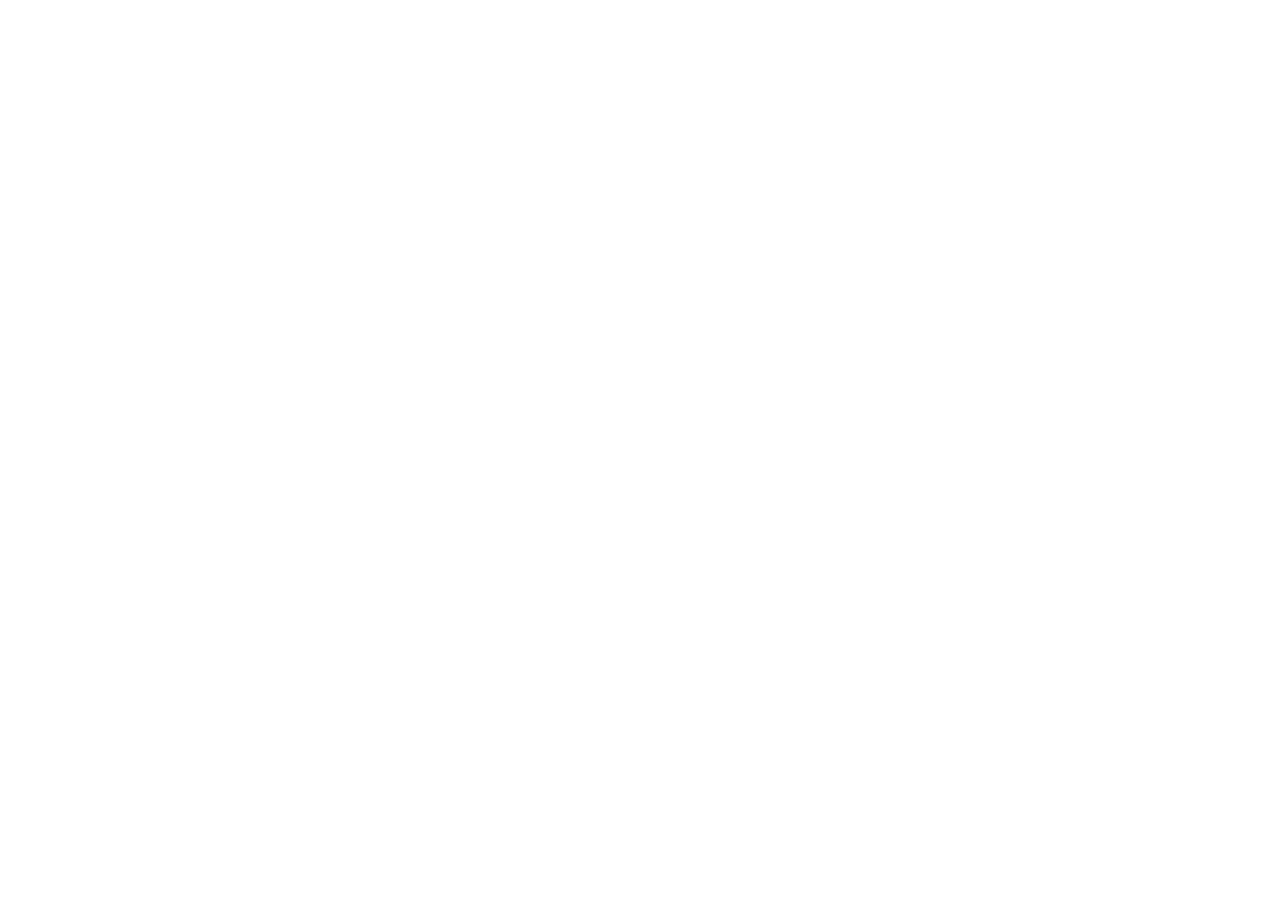
==== Index.html @ c3ca3f08 "Add initial HTML structure for NEO HUB" ====
<!DOCTYPE html>
<html lang="en">
<head>
  <meta charset="UTF-8">
  <meta name="viewport" content="width=device-width, initial-scale=1.0, viewport-fit=cover">
  <title>NEO HUB | Future Innovation Community</title>
  <link href="https://fonts.googleapis.com/css2?family=Inter:opsz,wght@14..32,300;14..32,400;14..32,600;14..32,700;14..32,800&family=Poppins:wght@400;500;600;700&display=swap" rel="stylesheet">
  <link rel="stylesheet" href="https://cdnjs.cloudflare.com/ajax/libs/font-awesome/6.0.0-beta3/css/all.min.css">
  <link rel="stylesheet" href="styles.css">
</head>
<body>
  <!-- Navigation, Hero, About, Masterplan, Sustainability, Investment, Gallery, Contact, Footer -->
  <script src="script.js"></script>
</body>
</html>
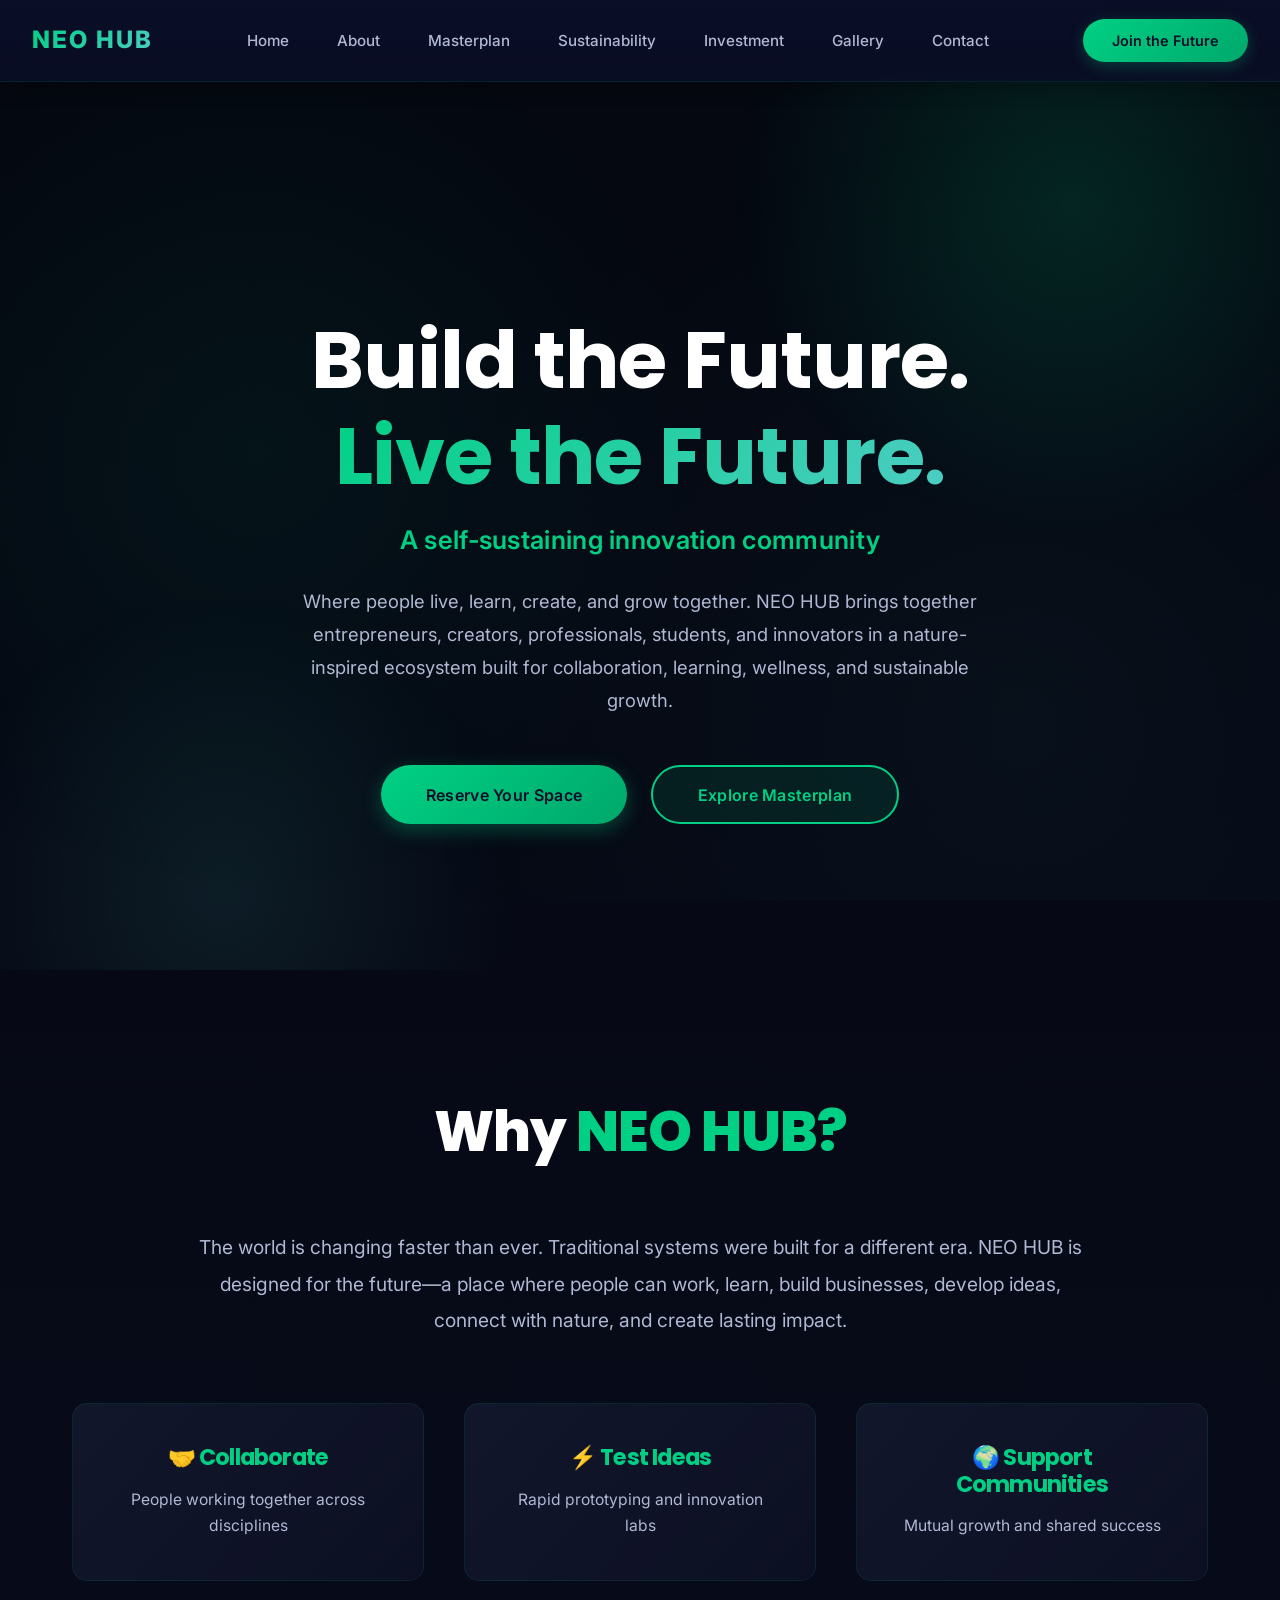
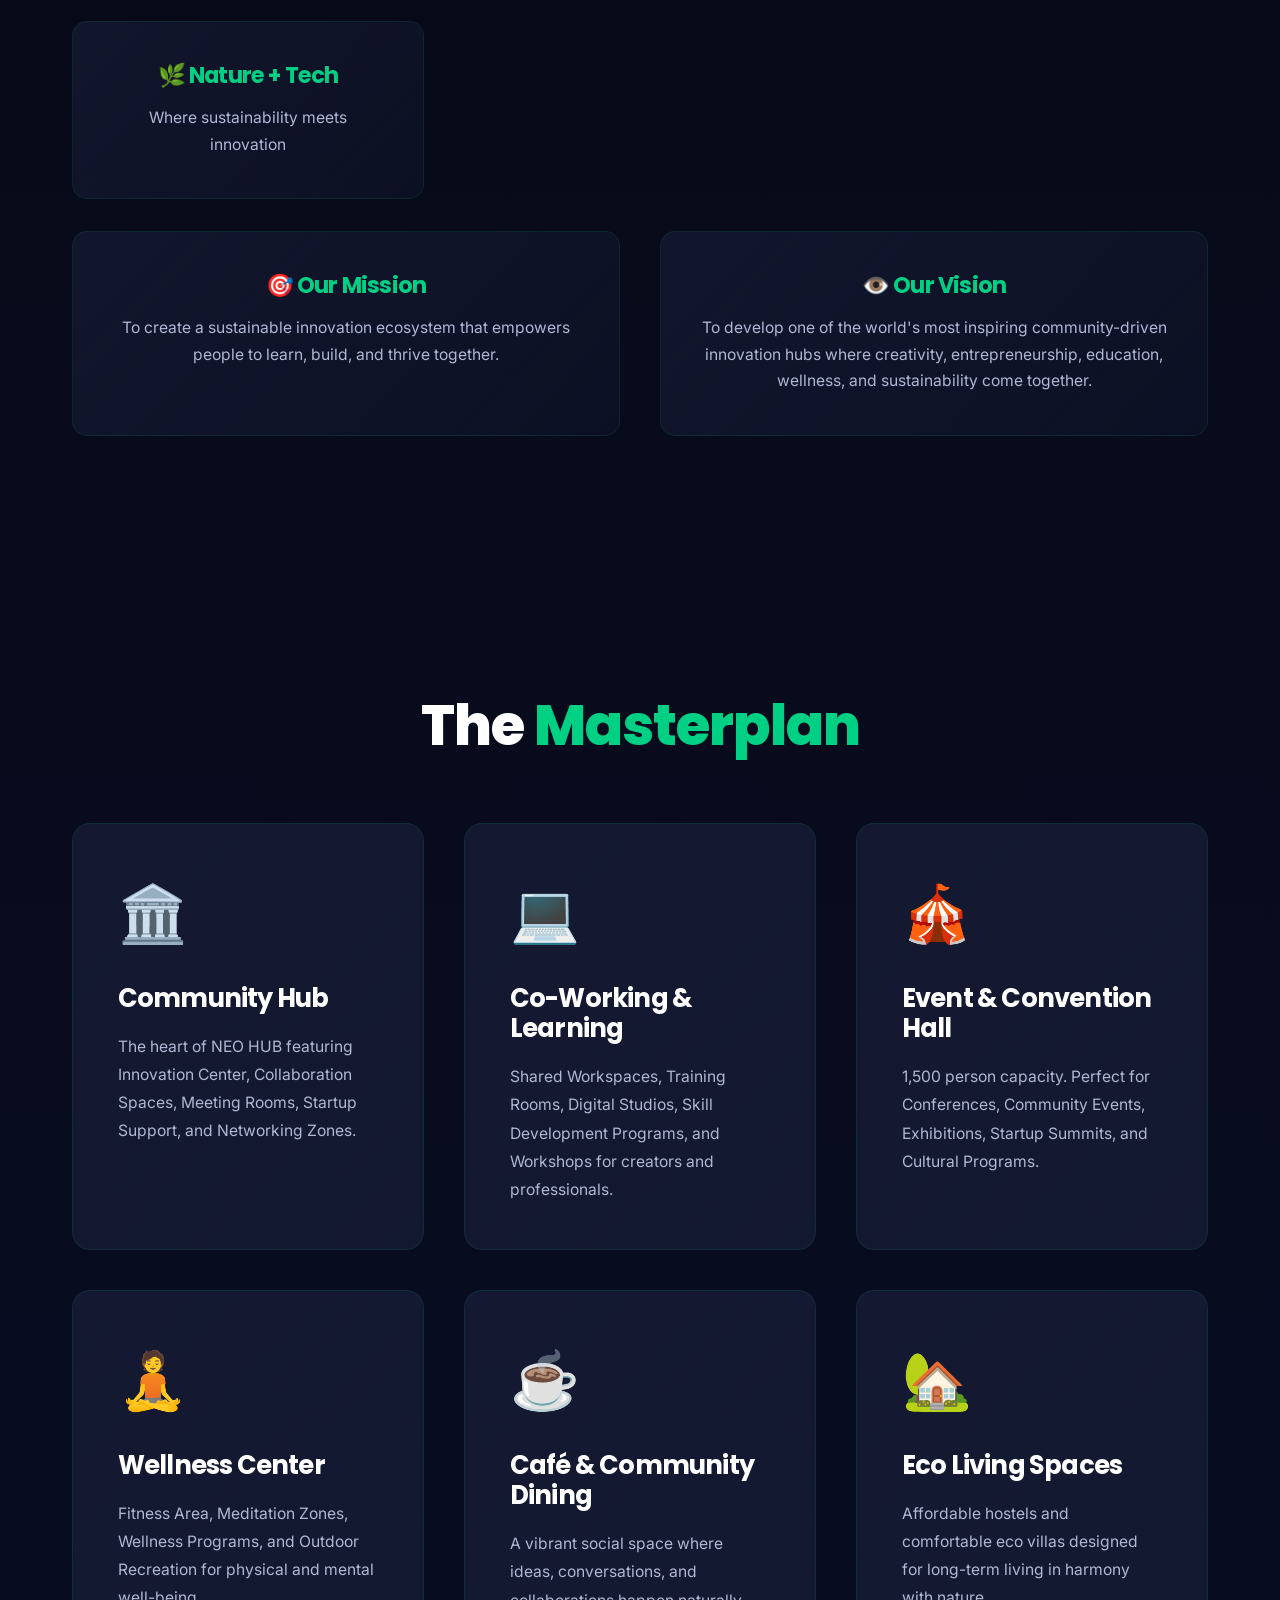
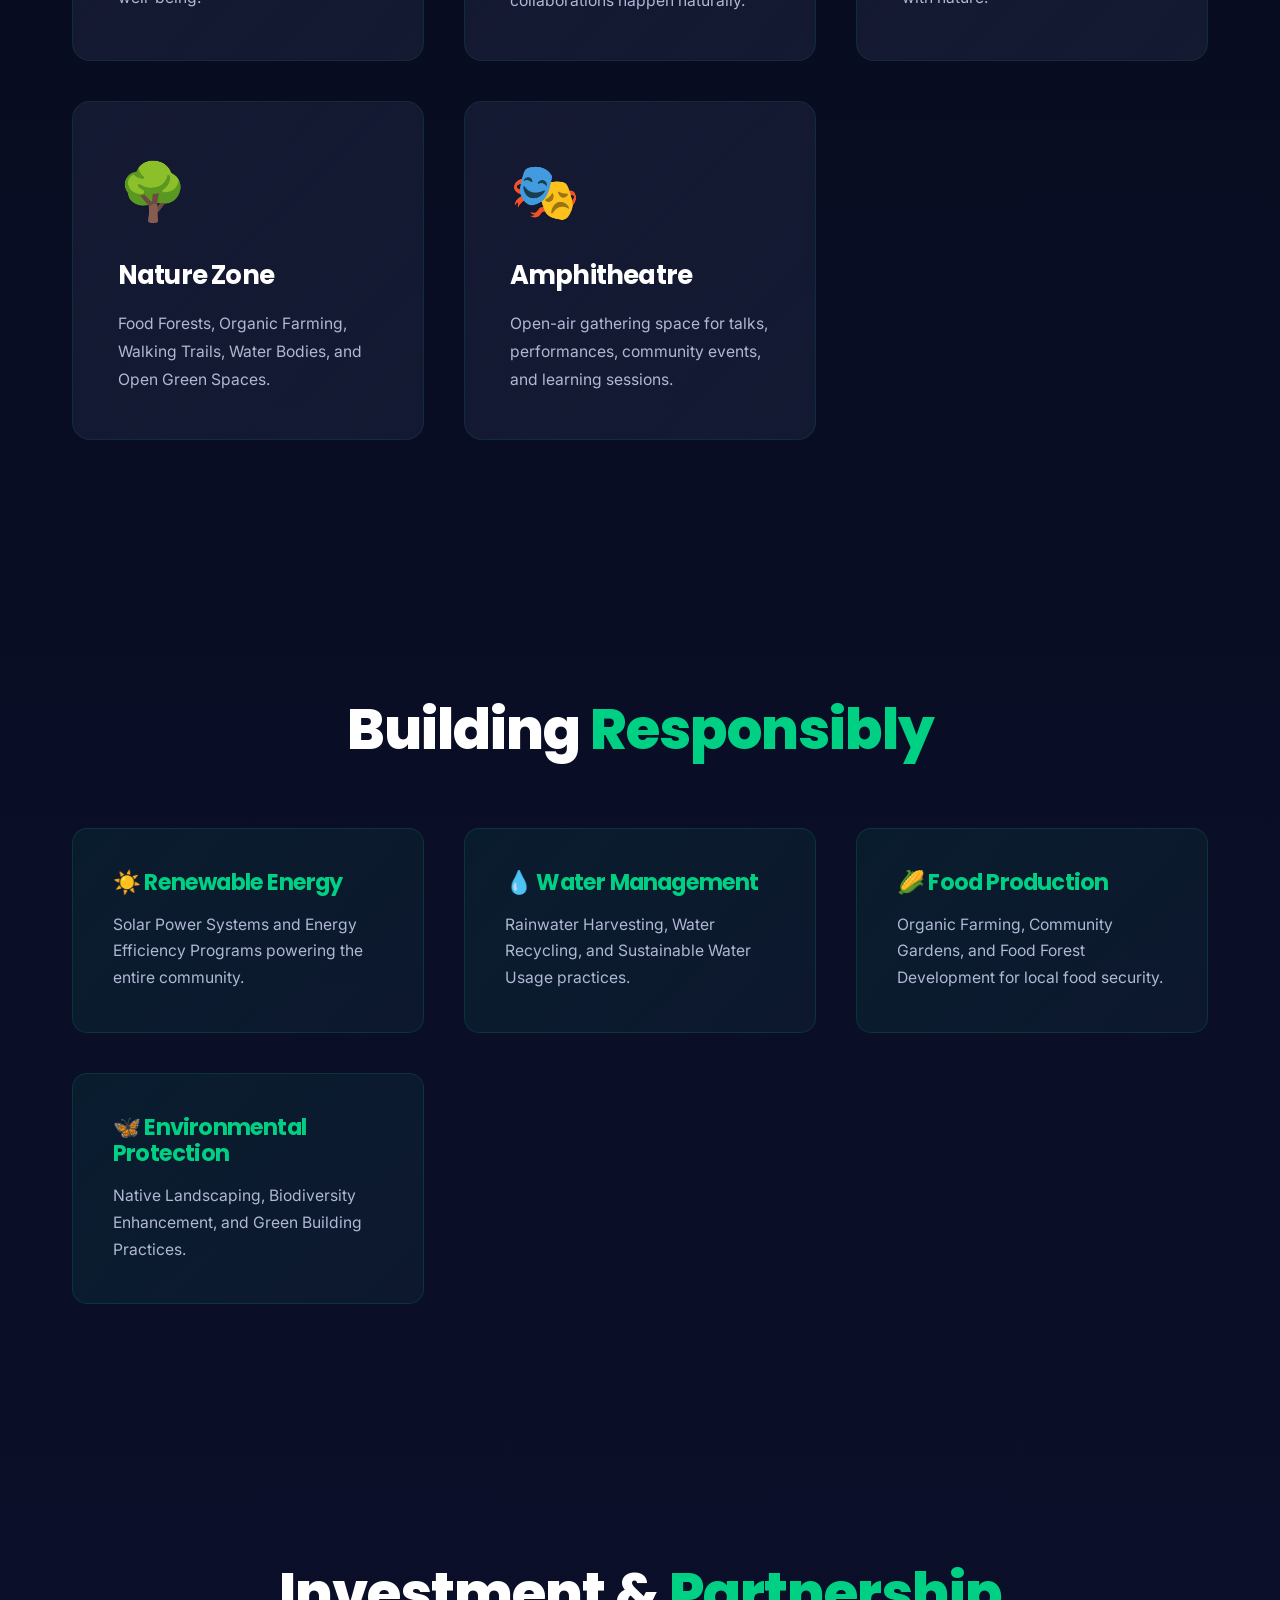
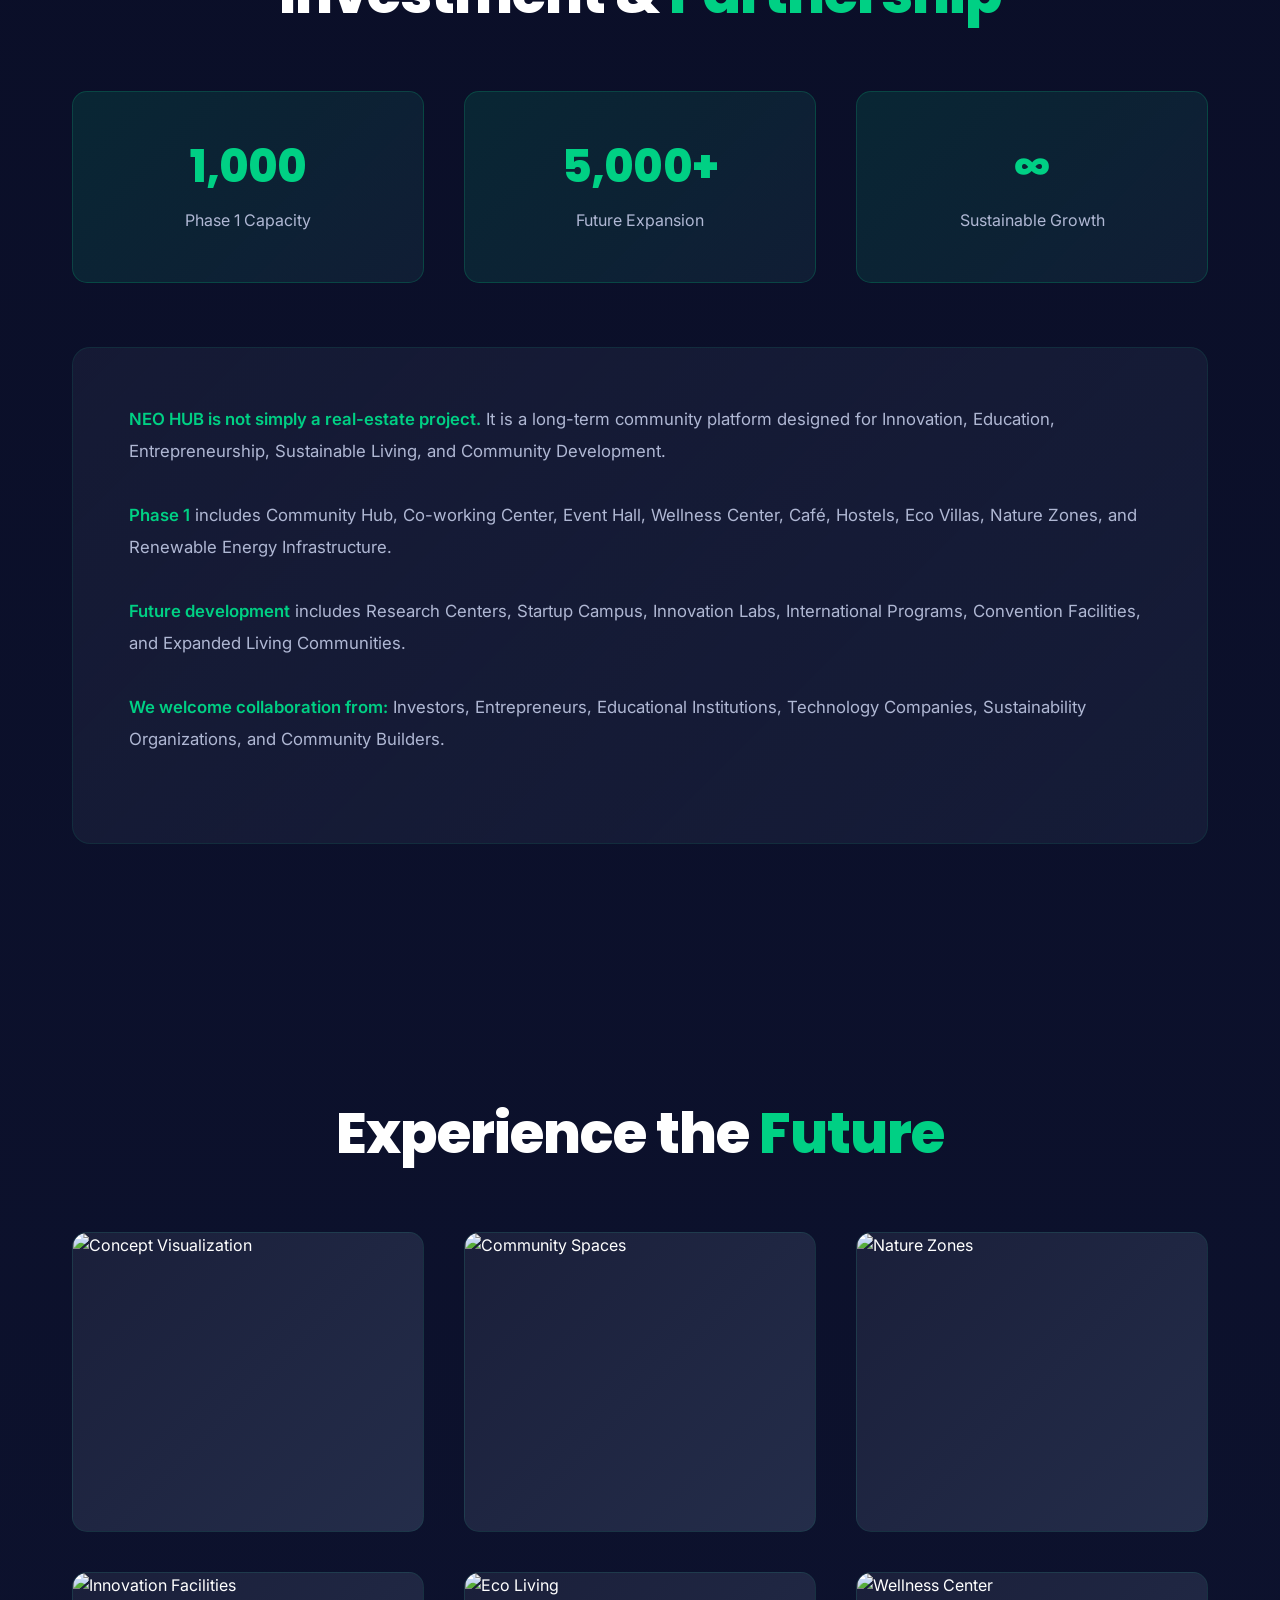
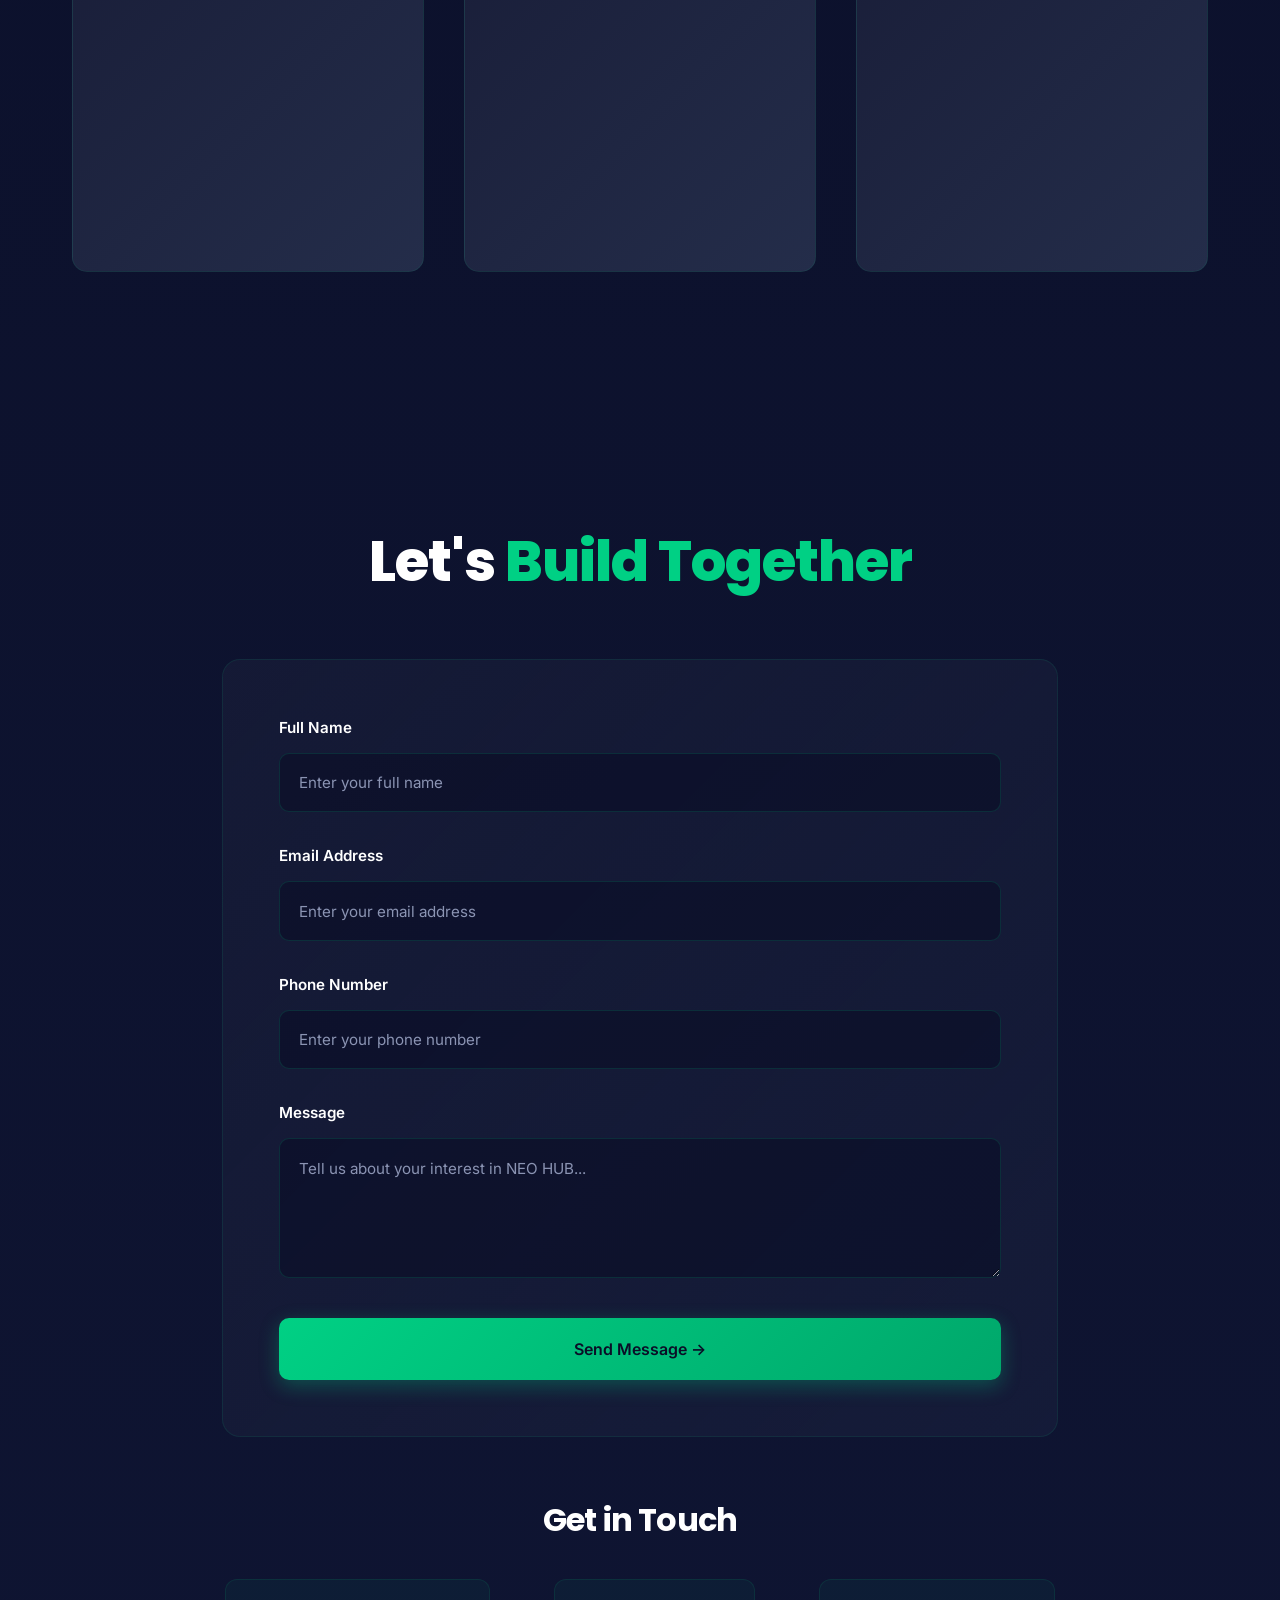
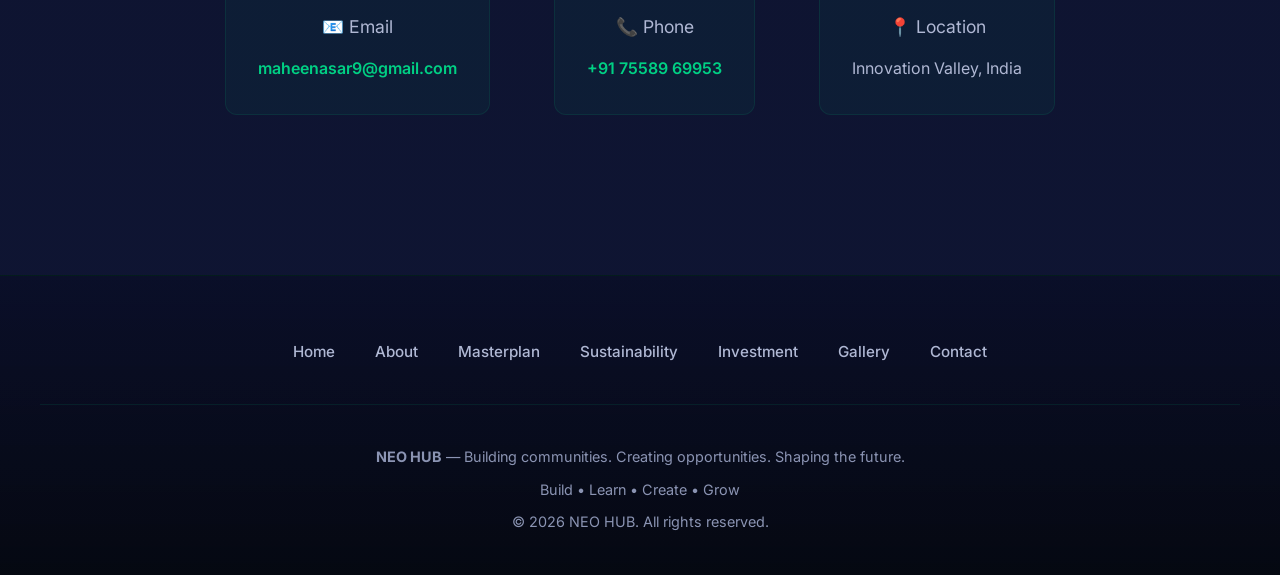
==== commit a129bfcb: "Create Index.html" ====
--- a/Index.html
+++ b/Index.html
@@ -2,14 +2,279 @@
 <html lang="en">
 <head>
   <meta charset="UTF-8">
-  <meta name="viewport" content="width=device-width, initial-scale=1.0, viewport-fit=cover">
-  <title>NEO HUB | Future Innovation Community</title>
-  <link href="https://fonts.googleapis.com/css2?family=Inter:opsz,wght@14..32,300;14..32,400;14..32,600;14..32,700;14..32,800&family=Poppins:wght@400;500;600;700&display=swap" rel="stylesheet">
-  <link rel="stylesheet" href="https://cdnjs.cloudflare.com/ajax/libs/font-awesome/6.0.0-beta3/css/all.min.css">
+  <meta name="viewport" content="width=device-width, initial-scale=1.0">
+  <title>NEO HUB | Build the Future. Live the Future.</title>
+  <link href="https://fonts.googleapis.com/css2?family=Inter:wght@300;400;500;600;700;800&family=Poppins:wght@400;500;600;700;800&display=swap" rel="stylesheet">
   <link rel="stylesheet" href="styles.css">
 </head>
 <body>
-  <!-- Navigation, Hero, About, Masterplan, Sustainability, Investment, Gallery, Contact, Footer -->
+
+  <!-- Navigation -->
+  <nav>
+    <div class="logo">NEO HUB</div>
+    <ul class="nav-menu">
+      <li><a href="#home">Home</a></li>
+      <li><a href="#about">About</a></li>
+      <li><a href="#masterplan">Masterplan</a></li>
+      <li><a href="#sustainability">Sustainability</a></li>
+      <li><a href="#investment">Investment</a></li>
+      <li><a href="#gallery">Gallery</a></li>
+      <li><a href="#contact">Contact</a></li>
+    </ul>
+    <button class="nav-cta">Join the Future</button>
+  </nav>
+
+  <!-- Hero Section -->
+  <section id="home" class="hero">
+    <div class="hero-content">
+      <h1>Build the Future.<br><span>Live the Future.</span></h1>
+      <div class="hero-tagline">A self-sustaining innovation community</div>
+      <p class="hero-subtitle">Where people live, learn, create, and grow together. NEO HUB brings together entrepreneurs, creators, professionals, students, and innovators in a nature-inspired ecosystem built for collaboration, learning, wellness, and sustainable growth.</p>
+      <div class="hero-buttons">
+        <button class="btn btn-primary">Reserve Your Space</button>
+        <button class="btn btn-secondary">Explore Masterplan</button>
+      </div>
+    </div>
+  </section>
+
+  <!-- About Section -->
+  <section id="about" class="about">
+    <div class="container">
+      <h2 class="section-title">Why <span>NEO HUB?</span></h2>
+      <p class="about-text">The world is changing faster than ever. Traditional systems were built for a different era. NEO HUB is designed for the future—a place where people can work, learn, build businesses, develop ideas, connect with nature, and create lasting impact.</p>
+      
+      <div class="values-grid">
+        <div class="value-item">
+          <h4>🤝 Collaborate</h4>
+          <p>People working together across disciplines</p>
+        </div>
+        <div class="value-item">
+          <h4>⚡ Test Ideas</h4>
+          <p>Rapid prototyping and innovation labs</p>
+        </div>
+        <div class="value-item">
+          <h4>🌍 Support Communities</h4>
+          <p>Mutual growth and shared success</p>
+        </div>
+        <div class="value-item">
+          <h4>🌿 Nature + Tech</h4>
+          <p>Where sustainability meets innovation</p>
+        </div>
+      </div>
+
+      <div class="values-grid" style="margin-top: 2rem;">
+        <div class="value-item">
+          <h4>🎯 Our Mission</h4>
+          <p>To create a sustainable innovation ecosystem that empowers people to learn, build, and thrive together.</p>
+        </div>
+        <div class="value-item">
+          <h4>👁️ Our Vision</h4>
+          <p>To develop one of the world's most inspiring community-driven innovation hubs where creativity, entrepreneurship, education, wellness, and sustainability come together.</p>
+        </div>
+      </div>
+    </div>
+  </section>
+
+  <!-- Masterplan Section -->
+  <section id="masterplan">
+    <div class="container">
+      <h2 class="section-title">The <span>Masterplan</span></h2>
+      <div class="masterplan-grid">
+        <div class="zone-card">
+          <div class="zone-icon">🏛️</div>
+          <h3>Community Hub</h3>
+          <p>The heart of NEO HUB featuring Innovation Center, Collaboration Spaces, Meeting Rooms, Startup Support, and Networking Zones.</p>
+        </div>
+        <div class="zone-card">
+          <div class="zone-icon">💻</div>
+          <h3>Co-Working & Learning</h3>
+          <p>Shared Workspaces, Training Rooms, Digital Studios, Skill Development Programs, and Workshops for creators and professionals.</p>
+        </div>
+        <div class="zone-card">
+          <div class="zone-icon">🎪</div>
+          <h3>Event & Convention Hall</h3>
+          <p>1,500 person capacity. Perfect for Conferences, Community Events, Exhibitions, Startup Summits, and Cultural Programs.</p>
+        </div>
+        <div class="zone-card">
+          <div class="zone-icon">🧘</div>
+          <h3>Wellness Center</h3>
+          <p>Fitness Area, Meditation Zones, Wellness Programs, and Outdoor Recreation for physical and mental well-being.</p>
+        </div>
+        <div class="zone-card">
+          <div class="zone-icon">☕</div>
+          <h3>Café & Community Dining</h3>
+          <p>A vibrant social space where ideas, conversations, and collaborations happen naturally.</p>
+        </div>
+        <div class="zone-card">
+          <div class="zone-icon">🏡</div>
+          <h3>Eco Living Spaces</h3>
+          <p>Affordable hostels and comfortable eco villas designed for long-term living in harmony with nature.</p>
+        </div>
+        <div class="zone-card">
+          <div class="zone-icon">🌳</div>
+          <h3>Nature Zone</h3>
+          <p>Food Forests, Organic Farming, Walking Trails, Water Bodies, and Open Green Spaces.</p>
+        </div>
+        <div class="zone-card">
+          <div class="zone-icon">🎭</div>
+          <h3>Amphitheatre</h3>
+          <p>Open-air gathering space for talks, performances, community events, and learning sessions.</p>
+        </div>
+      </div>
+    </div>
+  </section>
+
+  <!-- Sustainability Section -->
+  <section id="sustainability">
+    <div class="container">
+      <h2 class="section-title">Building <span>Responsibly</span></h2>
+      <div class="sustainability-content">
+        <div class="sustainability-item">
+          <h4>☀️ Renewable Energy</h4>
+          <p>Solar Power Systems and Energy Efficiency Programs powering the entire community.</p>
+        </div>
+        <div class="sustainability-item">
+          <h4>💧 Water Management</h4>
+          <p>Rainwater Harvesting, Water Recycling, and Sustainable Water Usage practices.</p>
+        </div>
+        <div class="sustainability-item">
+          <h4>🌽 Food Production</h4>
+          <p>Organic Farming, Community Gardens, and Food Forest Development for local food security.</p>
+        </div>
+        <div class="sustainability-item">
+          <h4>🦋 Environmental Protection</h4>
+          <p>Native Landscaping, Biodiversity Enhancement, and Green Building Practices.</p>
+        </div>
+      </div>
+    </div>
+  </section>
+
+  <!-- Investment Section -->
+  <section id="investment">
+    <div class="container">
+      <h2 class="section-title">Investment & <span>Partnership</span></h2>
+      <div class="investment-grid">
+        <div class="investment-stat">
+          <h3>1,000</h3>
+          <p>Phase 1 Capacity</p>
+        </div>
+        <div class="investment-stat">
+          <h3>5,000+</h3>
+          <p>Future Expansion</p>
+        </div>
+        <div class="investment-stat">
+          <h3>∞</h3>
+          <p>Sustainable Growth</p>
+        </div>
+      </div>
+      <div class="investment-details">
+        <p><strong>NEO HUB is not simply a real-estate project.</strong> It is a long-term community platform designed for Innovation, Education, Entrepreneurship, Sustainable Living, and Community Development.</p>
+        <p><strong>Phase 1</strong> includes Community Hub, Co-working Center, Event Hall, Wellness Center, Café, Hostels, Eco Villas, Nature Zones, and Renewable Energy Infrastructure.</p>
+        <p><strong>Future development</strong> includes Research Centers, Startup Campus, Innovation Labs, International Programs, Convention Facilities, and Expanded Living Communities.</p>
+        <p><strong>We welcome collaboration from:</strong> Investors, Entrepreneurs, Educational Institutions, Technology Companies, Sustainability Organizations, and Community Builders.</p>
+      </div>
+    </div>
+  </section>
+
+  <!-- Gallery Section -->
+  <section id="gallery">
+    <div class="container">
+      <h2 class="section-title">Experience the <span>Future</span></h2>
+      <div class="gallery-grid">
+        <div class="gallery-item">
+          <img src="https://placehold.co/600x400/1a1f3a/00d084?text=Concept+Visualization" alt="Concept Visualization">
+          <div class="gallery-overlay"><p>🌿 Concept Visualization</p></div>
+        </div>
+        <div class="gallery-item">
+          <img src="https://placehold.co/600x400/1a1f3a/00d084?text=Community+Spaces" alt="Community Spaces">
+          <div class="gallery-overlay"><p>🏡 Community Spaces</p></div>
+        </div>
+        <div class="gallery-item">
+          <img src="https://placehold.co/600x400/1a1f3a/00d084?text=Nature+Zones" alt="Nature Zones">
+          <div class="gallery-overlay"><p>🌳 Nature Zones</p></div>
+        </div>
+        <div class="gallery-item">
+          <img src="https://placehold.co/600x400/1a1f3a/00d084?text=Innovation+Facilities" alt="Innovation Facilities">
+          <div class="gallery-overlay"><p>⚙️ Innovation Facilities</p></div>
+        </div>
+        <div class="gallery-item">
+          <img src="https://placehold.co/600x400/1a1f3a/00d084?text=Eco+Living" alt="Eco Living">
+          <div class="gallery-overlay"><p>🏝️ Eco Living Spaces</p></div>
+        </div>
+        <div class="gallery-item">
+          <img src="https://placehold.co/600x400/1a1f3a/00d084?text=Wellness+Center" alt="Wellness Center">
+          <div class="gallery-overlay"><p>🧘 Wellness & Amphitheatre</p></div>
+        </div>
+      </div>
+    </div>
+  </section>
+
+  <!-- Contact Section -->
+  <section id="contact">
+    <div class="container contact-container">
+      <h2 class="section-title">Let's <span>Build Together</span></h2>
+      
+      <form class="contact-form">
+        <div class="form-group">
+          <label>Full Name</label>
+          <input type="text" name="name" placeholder="Enter your full name" required>
+        </div>
+        <div class="form-group">
+          <label>Email Address</label>
+          <input type="email" name="email" placeholder="Enter your email address" required>
+        </div>
+        <div class="form-group">
+          <label>Phone Number</label>
+          <input type="tel" name="phone" placeholder="Enter your phone number">
+        </div>
+        <div class="form-group">
+          <label>Message</label>
+          <textarea name="message" placeholder="Tell us about your interest in NEO HUB..." rows="5" required></textarea>
+        </div>
+        <button type="submit" class="form-submit">Send Message →</button>
+      </form>
+
+      <div class="contact-info">
+        <h3>Get in Touch</h3>
+        <div class="contact-details">
+          <div class="contact-detail">
+            <p>📧 Email</p>
+            <p><a href="mailto:maheenasar9@gmail.com">maheenasar9@gmail.com</a></p>
+          </div>
+          <div class="contact-detail">
+            <p>📞 Phone</p>
+            <p><a href="tel:+917558969953">+91 75589 69953</a></p>
+          </div>
+          <div class="contact-detail">
+            <p>📍 Location</p>
+            <p>Innovation Valley, India</p>
+          </div>
+        </div>
+      </div>
+    </div>
+  </section>
+
+  <!-- Footer -->
+  <footer>
+    <div class="footer-content">
+      <div class="footer-links">
+        <a href="#home">Home</a>
+        <a href="#about">About</a>
+        <a href="#masterplan">Masterplan</a>
+        <a href="#sustainability">Sustainability</a>
+        <a href="#investment">Investment</a>
+        <a href="#gallery">Gallery</a>
+        <a href="#contact">Contact</a>
+      </div>
+      <hr class="footer-divider">
+      <div class="footer-bottom">
+        <p><strong>NEO HUB</strong> — Building communities. Creating opportunities. Shaping the future.</p>
+        <p>Build • Learn • Create • Grow</p>
+        <p>© 2026 NEO HUB. All rights reserved.</p>
+      </div>
+    </div>
+  </footer>
+
   <script src="script.js"></script>
 </body>
 </html>
--- a/styles.css
+++ b/styles.css
@@ -0,0 +1,904 @@
+/* ===== ROOT & VARIABLES ===== */
+:root {
+  --primary: #00d084;
+  --primary-dark: #00a86b;
+  --primary-light: #33e6a0;
+  --bg-dark: #0a0e27;
+  --bg-darker: #050810;
+  --bg-card: #1a1f3a;
+  --bg-card-light: #242d4a;
+  --text-primary: #ffffff;
+  --text-secondary: #b0b8d4;
+  --text-tertiary: #8b94b3;
+  --accent: #ff6b6b;
+  --accent-secondary: #4ecdc4;
+  --border: rgba(0, 208, 132, 0.1);
+}
+
+/* ===== RESET ===== */
+* {
+  margin: 0;
+  padding: 0;
+  box-sizing: border-box;
+}
+
+html {
+  scroll-behavior: smooth;
+  overflow-x: hidden;
+}
+
+body {
+  font-family: 'Inter', -apple-system, BlinkMacSystemFont, sans-serif;
+  background: linear-gradient(180deg, #050810 0%, #0a0e27 50%, #0f1533 100%);
+  color: var(--text-primary);
+  line-height: 1.6;
+  overflow-x: hidden;
+}
+
+body::before {
+  content: '';
+  position: fixed;
+  top: 0;
+  left: 0;
+  width: 100%;
+  height: 100%;
+  background: 
+    radial-gradient(circle at 20% 50%, rgba(0, 208, 132, 0.06) 0%, transparent 40%),
+    radial-gradient(circle at 80% 80%, rgba(78, 205, 196, 0.04) 0%, transparent 50%);
+  pointer-events: none;
+  z-index: 0;
+}
+
+/* ===== TYPOGRAPHY ===== */
+h1, h2, h3, h4, h5, h6 {
+  font-family: 'Poppins', sans-serif;
+  font-weight: 700;
+  letter-spacing: -0.8px;
+  line-height: 1.2;
+}
+
+h1 { font-size: clamp(2.5rem, 8vw, 5rem); }
+h2 { font-size: clamp(2rem, 6vw, 3.5rem); }
+h3 { font-size: clamp(1.4rem, 4vw, 2rem); }
+h4 { font-size: 1.3rem; }
+h5 { font-size: 1.1rem; }
+h6 { font-size: 0.95rem; }
+
+p {
+  color: var(--text-secondary);
+  line-height: 1.7;
+}
+
+a {
+  color: inherit;
+  text-decoration: none;
+}
+
+button {
+  font-family: 'Inter', sans-serif;
+}
+
+/* ===== UTILITIES ===== */
+.gradient-text {
+  background: linear-gradient(135deg, var(--primary) 0%, var(--accent-secondary) 100%);
+  -webkit-background-clip: text;
+  -webkit-text-fill-color: transparent;
+  background-clip: text;
+}
+
+.container {
+  max-width: 1200px;
+  margin: 0 auto;
+  padding: 0 2rem;
+}
+
+section {
+  padding: 8rem 2rem;
+  position: relative;
+  z-index: 1;
+}
+
+/* ===== NAVIGATION ===== */
+nav {
+  position: fixed;
+  top: 0;
+  width: 100%;
+  padding: 1.2rem 2rem;
+  display: flex;
+  justify-content: space-between;
+  align-items: center;
+  background: linear-gradient(180deg, rgba(10, 14, 39, 0.98), rgba(10, 14, 39, 0.85));
+  backdrop-filter: blur(15px);
+  z-index: 1000;
+  border-bottom: 1px solid var(--border);
+  box-shadow: 0 4px 20px rgba(0, 0, 0, 0.3);
+  animation: slideDown 0.6s ease-out;
+}
+
+@keyframes slideDown {
+  from {
+    transform: translateY(-100%);
+    opacity: 0;
+  }
+  to {
+    transform: translateY(0);
+    opacity: 1;
+  }
+}
+
+.logo {
+  font-size: 1.5rem;
+  font-weight: 800;
+  letter-spacing: 2px;
+  background: linear-gradient(135deg, var(--primary) 0%, var(--accent-secondary) 100%);
+  -webkit-background-clip: text;
+  -webkit-text-fill-color: transparent;
+  background-clip: text;
+  cursor: pointer;
+}
+
+.nav-menu {
+  display: flex;
+  gap: 3rem;
+  list-style: none;
+}
+
+.nav-menu a {
+  color: var(--text-secondary);
+  font-size: 0.95rem;
+  font-weight: 500;
+  position: relative;
+  transition: color 0.3s ease;
+}
+
+.nav-menu a:hover {
+  color: var(--primary);
+}
+
+.nav-menu a::after {
+  content: '';
+  position: absolute;
+  bottom: -6px;
+  left: 0;
+  width: 0;
+  height: 2px;
+  background: var(--primary);
+  transition: width 0.3s ease;
+}
+
+.nav-menu a:hover::after {
+  width: 100%;
+}
+
+.nav-cta {
+  background: linear-gradient(135deg, var(--primary) 0%, var(--primary-dark) 100%);
+  color: var(--bg-dark);
+  padding: 0.8rem 1.8rem;
+  border: none;
+  border-radius: 25px;
+  font-weight: 600;
+  cursor: pointer;
+  transition: all 0.3s ease;
+  font-size: 0.9rem;
+  box-shadow: 0 4px 15px rgba(0, 208, 132, 0.25);
+}
+
+.nav-cta:hover {
+  transform: translateY(-3px);
+  box-shadow: 0 8px 25px rgba(0, 208, 132, 0.4);
+}
+
+/* ===== HERO SECTION ===== */
+.hero {
+  min-height: 100vh;
+  display: flex;
+  align-items: center;
+  justify-content: center;
+  position: relative;
+  overflow: hidden;
+  padding: 12rem 2rem 6rem;
+  margin-top: 70px;
+}
+
+.hero::before {
+  content: '';
+  position: absolute;
+  top: -30%;
+  right: -15%;
+  width: 800px;
+  height: 800px;
+  background: radial-gradient(circle, rgba(0, 208, 132, 0.15) 0%, transparent 60%);
+  border-radius: 50%;
+  animation: float 10s ease-in-out infinite;
+  z-index: -1;
+}
+
+.hero::after {
+  content: '';
+  position: absolute;
+  bottom: -30%;
+  left: -10%;
+  width: 700px;
+  height: 700px;
+  background: radial-gradient(circle, rgba(78, 205, 196, 0.1) 0%, transparent 60%);
+  border-radius: 50%;
+  animation: float 12s ease-in-out infinite;
+  animation-delay: 1s;
+  z-index: -1;
+}
+
+@keyframes float {
+  0%, 100% { transform: translateY(0); }
+  50% { transform: translateY(50px); }
+}
+
+.hero-content {
+  position: relative;
+  z-index: 2;
+  text-align: center;
+  max-width: 1000px;
+  animation: fadeInUp 1.2s ease-out;
+}
+
+@keyframes fadeInUp {
+  from {
+    opacity: 0;
+    transform: translateY(50px);
+  }
+  to {
+    opacity: 1;
+    transform: translateY(0);
+  }
+}
+
+.hero h1 {
+  margin-bottom: 1rem;
+  color: var(--text-primary);
+}
+
+.hero h1 span {
+  background: linear-gradient(135deg, var(--primary) 0%, var(--accent-secondary) 100%);
+  -webkit-background-clip: text;
+  -webkit-text-fill-color: transparent;
+  background-clip: text;
+}
+
+.hero-tagline {
+  font-size: 1.6rem;
+  color: var(--primary);
+  margin-bottom: 1.5rem;
+  font-weight: 600;
+  letter-spacing: 0.3px;
+  animation: fadeInUp 1.2s ease-out 0.2s both;
+}
+
+.hero-subtitle {
+  font-size: 1.15rem;
+  color: var(--text-secondary);
+  margin-bottom: 3rem;
+  max-width: 700px;
+  margin-left: auto;
+  margin-right: auto;
+  line-height: 1.8;
+  animation: fadeInUp 1.2s ease-out 0.4s both;
+}
+
+.hero-buttons {
+  display: flex;
+  gap: 1.5rem;
+  justify-content: center;
+  flex-wrap: wrap;
+  animation: fadeInUp 1.2s ease-out 0.6s both;
+}
+
+.btn {
+  padding: 1.1rem 2.8rem;
+  border: none;
+  border-radius: 30px;
+  font-size: 1rem;
+  font-weight: 600;
+  cursor: pointer;
+  transition: all 0.3s ease;
+  letter-spacing: 0.3px;
+}
+
+.btn-primary {
+  background: linear-gradient(135deg, var(--primary) 0%, var(--primary-dark) 100%);
+  color: var(--bg-dark);
+  box-shadow: 0 6px 20px rgba(0, 208, 132, 0.3);
+}
+
+.btn-primary:hover {
+  transform: translateY(-4px);
+  box-shadow: 0 12px 35px rgba(0, 208, 132, 0.5);
+}
+
+.btn-secondary {
+  background: rgba(0, 208, 132, 0.1);
+  color: var(--primary);
+  border: 2px solid var(--primary);
+}
+
+.btn-secondary:hover {
+  background: var(--primary);
+  color: var(--bg-dark);
+  transform: translateY(-4px);
+}
+
+/* ===== ABOUT SECTION ===== */
+.about {
+  text-align: center;
+}
+
+.section-title {
+  font-size: 3.5rem;
+  text-align: center;
+  margin-bottom: 4rem;
+  font-weight: 800;
+  letter-spacing: -1px;
+}
+
+.section-title span {
+  color: var(--primary);
+}
+
+.about-text {
+  font-size: 1.2rem;
+  line-height: 1.9;
+  margin-bottom: 4rem;
+  max-width: 900px;
+  margin-left: auto;
+  margin-right: auto;
+  color: var(--text-secondary);
+}
+
+.values-grid {
+  display: grid;
+  grid-template-columns: repeat(auto-fit, minmax(260px, 1fr));
+  gap: 2.5rem;
+  margin-top: 3rem;
+}
+
+.value-item {
+  background: linear-gradient(135deg, rgba(26, 31, 58, 0.6) 0%, rgba(26, 31, 58, 0.3) 100%);
+  padding: 2.5rem;
+  border-radius: 15px;
+  border: 1px solid var(--border);
+  text-align: center;
+  transition: all 0.4s ease;
+  cursor: pointer;
+  position: relative;
+  overflow: hidden;
+}
+
+.value-item::before {
+  content: '';
+  position: absolute;
+  top: 0;
+  left: -100%;
+  width: 100%;
+  height: 100%;
+  background: linear-gradient(90deg, transparent, rgba(0, 208, 132, 0.1), transparent);
+  transition: left 0.6s ease;
+  z-index: 0;
+}
+
+.value-item:hover::before {
+  left: 100%;
+}
+
+.value-item:hover {
+  border-color: rgba(0, 208, 132, 0.3);
+  transform: translateY(-8px);
+  box-shadow: 0 15px 40px rgba(0, 208, 132, 0.15);
+}
+
+.value-item > * {
+  position: relative;
+  z-index: 1;
+}
+
+.value-item h4 {
+  font-size: 1.4rem;
+  margin-bottom: 1rem;
+  color: var(--primary);
+}
+
+.value-item p {
+  font-size: 0.98rem;
+  color: var(--text-secondary);
+}
+
+/* ===== MASTERPLAN SECTION ===== */
+.masterplan-grid {
+  display: grid;
+  grid-template-columns: repeat(auto-fit, minmax(320px, 1fr));
+  gap: 2.5rem;
+}
+
+.zone-card {
+  background: linear-gradient(135deg, rgba(26, 31, 58, 0.7) 0%, rgba(36, 45, 74, 0.4) 100%);
+  padding: 2.8rem;
+  border-radius: 18px;
+  border: 1px solid var(--border);
+  transition: all 0.4s cubic-bezier(0.25, 0.46, 0.45, 0.94);
+  cursor: pointer;
+  position: relative;
+  overflow: hidden;
+  group/card: true;
+}
+
+.zone-card::before {
+  content: '';
+  position: absolute;
+  top: 0;
+  left: 0;
+  right: 0;
+  height: 4px;
+  background: linear-gradient(90deg, var(--primary) 0%, var(--accent-secondary) 100%);
+  transform: scaleX(0);
+  transform-origin: left;
+  transition: transform 0.4s ease;
+  z-index: 2;
+}
+
+.zone-card::after {
+  content: '';
+  position: absolute;
+  inset: 0;
+  background: radial-gradient(circle at 30% 50%, rgba(0, 208, 132, 0.05) 0%, transparent 50%);
+  opacity: 0;
+  transition: opacity 0.4s ease;
+  z-index: 1;
+}
+
+.zone-card:hover::before {
+  transform: scaleX(1);
+}
+
+.zone-card:hover::after {
+  opacity: 1;
+}
+
+.zone-card:hover {
+  border-color: rgba(0, 208, 132, 0.4);
+  transform: translateY(-12px);
+  box-shadow: 0 20px 50px rgba(0, 208, 132, 0.2);
+}
+
+.zone-icon {
+  font-size: 3.5rem;
+  margin-bottom: 1.5rem;
+  display: inline-block;
+}
+
+.zone-card h3 {
+  font-size: 1.6rem;
+  margin-bottom: 1.2rem;
+  color: var(--text-primary);
+  position: relative;
+  z-index: 2;
+}
+
+.zone-card p {
+  font-size: 0.98rem;
+  line-height: 1.8;
+  color: var(--text-secondary);
+  position: relative;
+  z-index: 2;
+}
+
+/* ===== SUSTAINABILITY SECTION ===== */
+.sustainability-content {
+  display: grid;
+  grid-template-columns: repeat(auto-fit, minmax(280px, 1fr));
+  gap: 2.5rem;
+}
+
+.sustainability-item {
+  background: linear-gradient(135deg, rgba(0, 208, 132, 0.08) 0%, rgba(78, 205, 196, 0.05) 100%);
+  padding: 2.5rem;
+  border-radius: 15px;
+  border: 1px solid rgba(0, 208, 132, 0.15);
+  transition: all 0.4s ease;
+}
+
+.sustainability-item:hover {
+  border-color: rgba(0, 208, 132, 0.3);
+  background: linear-gradient(135deg, rgba(0, 208, 132, 0.12) 0%, rgba(78, 205, 196, 0.08) 100%);
+  transform: translateY(-6px);
+}
+
+.sustainability-item h4 {
+  font-size: 1.4rem;
+  color: var(--primary);
+  margin-bottom: 1rem;
+}
+
+.sustainability-item p {
+  font-size: 0.98rem;
+  line-height: 1.7;
+}
+
+/* ===== INVESTMENT SECTION ===== */
+.investment-grid {
+  display: grid;
+  grid-template-columns: repeat(auto-fit, minmax(220px, 1fr));
+  gap: 2.5rem;
+  margin-bottom: 4rem;
+}
+
+.investment-stat {
+  background: linear-gradient(135deg, rgba(0, 208, 132, 0.12) 0%, rgba(78, 205, 196, 0.08) 100%);
+  padding: 3rem 2rem;
+  border-radius: 15px;
+  text-align: center;
+  border: 1px solid rgba(0, 208, 132, 0.2);
+  transition: all 0.4s ease;
+}
+
+.investment-stat:hover {
+  transform: translateY(-8px);
+  box-shadow: 0 15px 40px rgba(0, 208, 132, 0.2);
+}
+
+.investment-stat h3 {
+  font-size: 2.8rem;
+  color: var(--primary);
+  margin-bottom: 0.8rem;
+  font-weight: 800;
+}
+
+.investment-stat p {
+  font-size: 1rem;
+  color: var(--text-secondary);
+}
+
+.investment-details {
+  background: linear-gradient(135deg, rgba(26, 31, 58, 0.7) 0%, rgba(36, 45, 74, 0.4) 100%);
+  padding: 3.5rem;
+  border-radius: 18px;
+  border: 1px solid var(--border);
+}
+
+.investment-details p {
+  font-size: 1.05rem;
+  line-height: 1.9;
+  margin-bottom: 2rem;
+  color: var(--text-secondary);
+}
+
+.investment-details strong {
+  color: var(--primary);
+  font-weight: 600;
+}
+
+/* ===== GALLERY SECTION ===== */
+.gallery-grid {
+  display: grid;
+  grid-template-columns: repeat(auto-fit, minmax(300px, 1fr));
+  gap: 2.5rem;
+  grid-auto-rows: 300px;
+}
+
+.gallery-item {
+  position: relative;
+  border-radius: 15px;
+  overflow: hidden;
+  background: linear-gradient(135deg, var(--bg-card) 0%, var(--bg-card-light) 100%);
+  border: 1px solid var(--border);
+  cursor: pointer;
+  transition: all 0.4s ease;
+  group: true;
+}
+
+.gallery-item:hover {
+  transform: translateY(-8px);
+  box-shadow: 0 20px 50px rgba(0, 208, 132, 0.25);
+}
+
+.gallery-item img {
+  width: 100%;
+  height: 100%;
+  object-fit: cover;
+  transition: transform 0.5s ease;
+}
+
+.gallery-item:hover img {
+  transform: scale(1.1);
+}
+
+.gallery-overlay {
+  position: absolute;
+  inset: 0;
+  background: linear-gradient(135deg, rgba(0, 0, 0, 0.7), rgba(0, 208, 132, 0.2));
+  display: flex;
+  align-items: center;
+  justify-content: center;
+  opacity: 0;
+  transition: opacity 0.4s ease;
+}
+
+.gallery-item:hover .gallery-overlay {
+  opacity: 1;
+}
+
+.gallery-overlay p {
+  color: var(--primary);
+  font-weight: 600;
+  font-size: 1.3rem;
+  text-align: center;
+}
+
+/* ===== CONTACT SECTION ===== */
+.contact-container {
+  max-width: 900px;
+  margin: 0 auto;
+}
+
+.contact-form {
+  background: linear-gradient(135deg, rgba(26, 31, 58, 0.6) 0%, rgba(36, 45, 74, 0.3) 100%);
+  padding: 3.5rem;
+  border-radius: 18px;
+  border: 1px solid var(--border);
+  margin-bottom: 4rem;
+}
+
+.form-group {
+  margin-bottom: 2rem;
+}
+
+.form-group label {
+  display: block;
+  margin-bottom: 0.8rem;
+  font-weight: 600;
+  color: var(--text-primary);
+  font-size: 0.95rem;
+}
+
+.form-group input,
+.form-group textarea {
+  width: 100%;
+  padding: 1.2rem;
+  background: rgba(10, 14, 39, 0.6);
+  border: 1px solid rgba(0, 208, 132, 0.15);
+  border-radius: 10px;
+  color: var(--text-primary);
+  font-family: 'Inter', sans-serif;
+  font-size: 0.95rem;
+  transition: all 0.3s ease;
+}
+
+.form-group input::placeholder,
+.form-group textarea::placeholder {
+  color: var(--text-tertiary);
+}
+
+.form-group input:focus,
+.form-group textarea:focus {
+  outline: none;
+  border-color: var(--primary);
+  background: rgba(10, 14, 39, 0.8);
+  box-shadow: 0 0 0 3px rgba(0, 208, 132, 0.1);
+}
+
+.form-group textarea {
+  resize: vertical;
+  min-height: 140px;
+}
+
+.form-submit {
+  width: 100%;
+  padding: 1.3rem;
+  background: linear-gradient(135deg, var(--primary) 0%, var(--primary-dark) 100%);
+  color: var(--bg-dark);
+  border: none;
+  border-radius: 10px;
+  font-weight: 600;
+  font-size: 1rem;
+  cursor: pointer;
+  transition: all 0.3s ease;
+  box-shadow: 0 6px 20px rgba(0, 208, 132, 0.3);
+}
+
+.form-submit:hover {
+  transform: translateY(-3px);
+  box-shadow: 0 10px 30px rgba(0, 208, 132, 0.4);
+}
+
+.contact-info {
+  text-align: center;
+  margin-bottom: 2rem;
+}
+
+.contact-info h3 {
+  font-size: 2rem;
+  margin-bottom: 2.5rem;
+  color: var(--text-primary);
+}
+
+.contact-details {
+  display: flex;
+  justify-content: center;
+  gap: 4rem;
+  flex-wrap: wrap;
+}
+
+.contact-detail {
+  text-align: center;
+  padding: 2rem;
+  background: rgba(0, 208, 132, 0.05);
+  border-radius: 12px;
+  border: 1px solid rgba(0, 208, 132, 0.1);
+  transition: all 0.3s ease;
+}
+
+.contact-detail:hover {
+  border-color: rgba(0, 208, 132, 0.3);
+  background: rgba(0, 208, 132, 0.08);
+}
+
+.contact-detail p:first-child {
+  font-size: 1.1rem;
+  margin-bottom: 0.8rem;
+}
+
+.contact-detail p {
+  color: var(--text-secondary);
+}
+
+.contact-detail a {
+  color: var(--primary);
+  font-weight: 600;
+  transition: color 0.3s ease;
+}
+
+.contact-detail a:hover {
+  color: var(--primary-light);
+}
+
+/* ===== FOOTER ===== */
+footer {
+  background: linear-gradient(180deg, rgba(10, 14, 39, 0.8), rgba(5, 8, 16, 0.95));
+  border-top: 1px solid var(--border);
+  padding: 4rem 2rem 2rem;
+  text-align: center;
+  color: var(--text-secondary);
+  position: relative;
+  z-index: 2;
+}
+
+.footer-content {
+  max-width: 1200px;
+  margin: 0 auto;
+}
+
+.footer-links {
+  display: flex;
+  gap: 2.5rem;
+  justify-content: center;
+  margin-bottom: 2.5rem;
+  flex-wrap: wrap;
+}
+
+.footer-links a {
+  color: var(--text-secondary);
+  transition: color 0.3s ease;
+  font-size: 0.95rem;
+  font-weight: 500;
+}
+
+.footer-links a:hover {
+  color: var(--primary);
+}
+
+.footer-divider {
+  border: none;
+  border-top: 1px solid var(--border);
+  margin: 2.5rem 0;
+}
+
+.footer-bottom {
+  font-size: 0.9rem;
+  color: var(--text-tertiary);
+}
+
+.footer-bottom p {
+  margin: 0.5rem 0;
+  color: var(--text-tertiary);
+}
+
+/* ===== RESPONSIVE ===== */
+@media (max-width: 768px) {
+  nav {
+    padding: 1rem 1.5rem;
+  }
+
+  .nav-menu {
+    display: none;
+  }
+
+  .hero {
+    padding: 10rem 1.5rem 4rem;
+  }
+
+  .hero h1 {
+    font-size: 2.5rem;
+  }
+
+  .hero-tagline {
+    font-size: 1.3rem;
+  }
+
+  .hero-buttons {
+    flex-direction: column;
+  }
+
+  .btn {
+    width: 100%;
+  }
+
+  section {
+    padding: 6rem 1.5rem;
+  }
+
+  .section-title {
+    font-size: 2.2rem;
+  }
+
+  .contact-details {
+    flex-direction: column;
+    gap: 2rem;
+  }
+
+  .footer-links {
+    flex-direction: column;
+    gap: 1.5rem;
+  }
+
+  .contact-form {
+    padding: 2rem;
+  }
+
+  .masterplan-grid,
+  .values-grid,
+  .sustainability-content {
+    grid-template-columns: 1fr;
+  }
+}
+
+@media (max-width: 480px) {
+  .hero {
+    padding: 8rem 1rem 3rem;
+  }
+
+  .hero h1 {
+    font-size: 2rem;
+  }
+
+  section {
+    padding: 4rem 1rem;
+  }
+
+  .section-title {
+    font-size: 1.6rem;
+    margin-bottom: 2rem;
+  }
+
+  .contact-form {
+    padding: 1.5rem;
+  }
+
+  .investment-grid {
+    gap: 1.5rem;
+  }
+
+  .investment-stat {
+    padding: 2rem 1.5rem;
+  }
+
+  .nav-cta {
+    padding: 0.6rem 1.2rem;
+    font-size: 0.8rem;
+  }
+}
